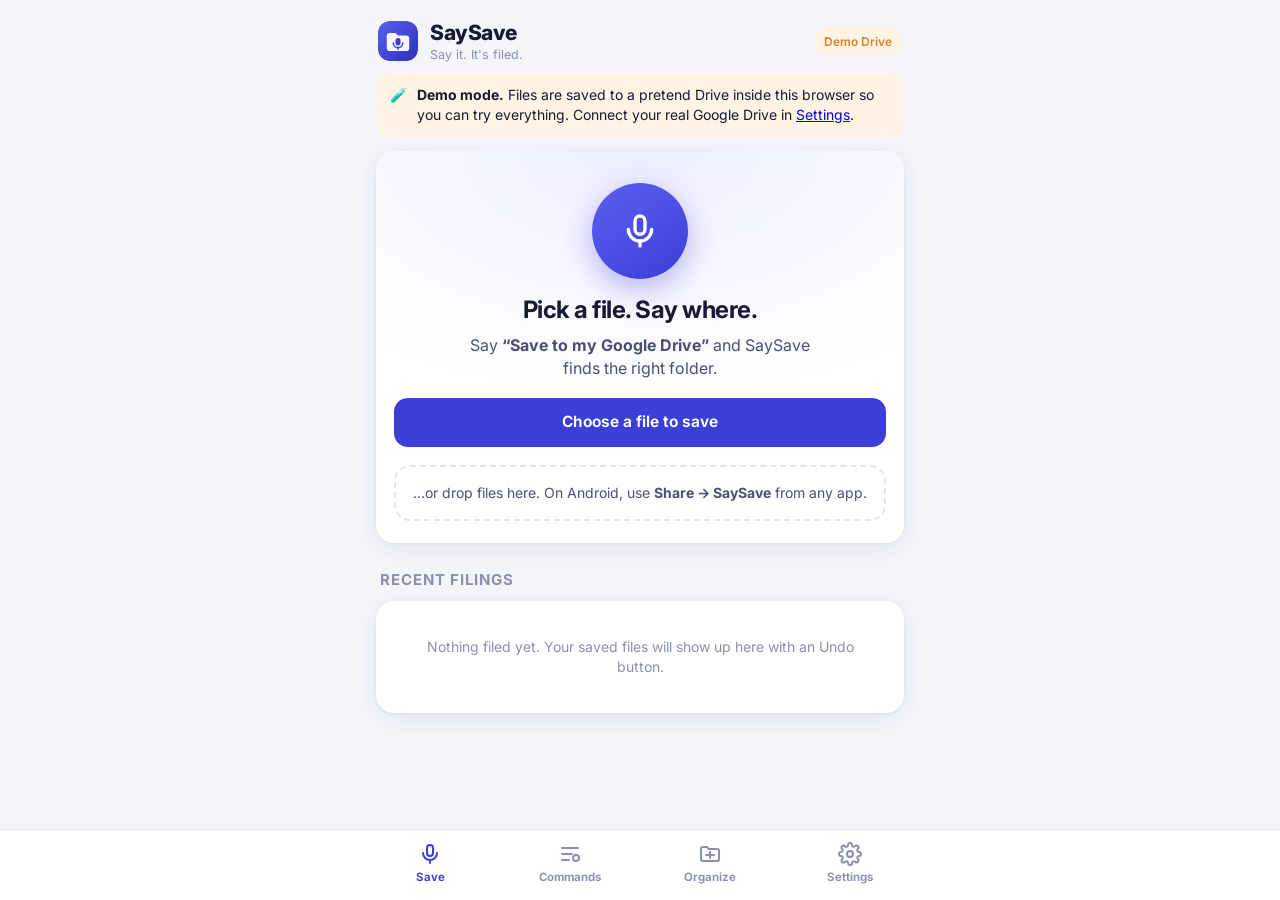
==== index.html @ bea7c7c7 "Add files via upload" ====
<!DOCTYPE html>
<html lang="en">
<head>
<meta charset="utf-8">
<meta name="viewport" content="width=device-width, initial-scale=1">
<meta name="theme-color" content="#3b3fd8">
<title>SaySave</title>
<link rel="manifest" href="manifest.webmanifest">
<link rel="icon" href="icon-192.png">
<link rel="apple-touch-icon" href="icon-192.png">
<meta name="apple-mobile-web-app-capable" content="yes">
<link rel="preconnect" href="https://fonts.googleapis.com">
<link href="https://fonts.googleapis.com/css2?family=Inter:wght@400;500;600;700;800&display=swap" rel="stylesheet">
<link rel="stylesheet" href="styles.css">
</head>
<body>
<div class="app">
  <header class="topbar">
    <svg class="logo" viewBox="0 0 64 64" aria-hidden="true">
      <defs><linearGradient id="lg" x1="0" y1="0" x2="1" y2="1"><stop offset="0" stop-color="#5b5ff0"/><stop offset="1" stop-color="#2c30b8"/></linearGradient></defs>
      <rect width="64" height="64" rx="16" fill="url(#lg)"/>
      <path d="M14 24a5 5 0 0 1 5-5h9l4 4h13a5 5 0 0 1 5 5v15a5 5 0 0 1-5 5H19a5 5 0 0 1-5-5z" fill="#fff" opacity=".95"/>
      <rect x="28" y="27" width="8" height="12" rx="4" fill="#3b3fd8"/>
      <path d="M24.5 35a7.5 7.5 0 0 0 15 0" stroke="#3b3fd8" stroke-width="2.4" fill="none" stroke-linecap="round"/>
      <path d="M32 42.5v2.5" stroke="#3b3fd8" stroke-width="2.4" stroke-linecap="round"/>
    </svg>
    <div>
      <div class="brand-name">SaySave</div>
      <div class="brand-sub">Say it. It's filed.</div>
    </div>
    <button class="mode-pill" id="modePill" type="button">Demo Drive</button>
  </header>
  <main id="view"></main>
</div>

<nav class="tabbar"><div class="inner">
  <button class="tab on" data-tab="home" type="button">
    <svg viewBox="0 0 24 24" fill="none" stroke="currentColor" stroke-width="2" stroke-linecap="round" stroke-linejoin="round"><rect x="9" y="3" width="6" height="11" rx="3"/><path d="M5 11a7 7 0 0 0 14 0M12 18v3"/></svg>Save</button>
  <button class="tab" data-tab="commands" type="button">
    <svg viewBox="0 0 24 24" fill="none" stroke="currentColor" stroke-width="2" stroke-linecap="round" stroke-linejoin="round"><path d="M4 6h16M4 12h10M4 18h7"/><circle cx="18" cy="16" r="3"/></svg>Commands</button>
  <button class="tab" data-tab="organize" type="button">
    <svg viewBox="0 0 24 24" fill="none" stroke="currentColor" stroke-width="2" stroke-linecap="round" stroke-linejoin="round"><path d="M3 7a2 2 0 0 1 2-2h4l2 2h8a2 2 0 0 1 2 2v8a2 2 0 0 1-2 2H5a2 2 0 0 1-2-2z"/><path d="M8 13h8M12 10v6"/></svg>Organize</button>
  <button class="tab" data-tab="setup" type="button">
    <svg viewBox="0 0 24 24" fill="none" stroke="currentColor" stroke-width="2" stroke-linecap="round" stroke-linejoin="round"><circle cx="12" cy="12" r="3"/><path d="M19.4 15a1.7 1.7 0 0 0 .3 1.8l.1.1a2 2 0 1 1-2.8 2.8l-.1-.1a1.7 1.7 0 0 0-1.8-.3 1.7 1.7 0 0 0-1 1.5V21a2 2 0 1 1-4 0v-.1a1.7 1.7 0 0 0-1.1-1.5 1.7 1.7 0 0 0-1.8.3l-.1.1a2 2 0 1 1-2.8-2.8l.1-.1a1.7 1.7 0 0 0 .3-1.8 1.7 1.7 0 0 0-1.5-1H3a2 2 0 1 1 0-4h.1a1.7 1.7 0 0 0 1.5-1.1 1.7 1.7 0 0 0-.3-1.8l-.1-.1a2 2 0 1 1 2.8-2.8l.1.1a1.7 1.7 0 0 0 1.8.3H9a1.7 1.7 0 0 0 1-1.5V3a2 2 0 1 1 4 0v.1a1.7 1.7 0 0 0 1 1.5 1.7 1.7 0 0 0 1.8-.3l.1-.1a2 2 0 1 1 2.8 2.8l-.1.1a1.7 1.7 0 0 0-.3 1.8V9a1.7 1.7 0 0 0 1.5 1H21a2 2 0 1 1 0 4h-.1a1.7 1.7 0 0 0-1.5 1z"/></svg>Settings</button>
</div></nav>

<input type="file" id="filePick" multiple class="hidden">
<div id="layer"></div>

<script src="logic.js"></script>
<script src="drive.js"></script>
<script src="app.js"></script>
</body>
</html>
---- styles.css ----
:root {
  --bg: #f4f5fb;
  --card: #ffffff;
  --ink: #161a33;
  --ink-2: #4a5072;
  --ink-3: #8a90ad;
  --line: #e3e5f0;
  --brand: #3b3fd8;
  --brand-2: #5b5ff0;
  --brand-soft: #eceeff;
  --accent: #10b39a;
  --accent-soft: #e2f7f3;
  --warn: #d9822b;
  --warn-soft: #fff3e4;
  --danger: #d64545;
  --radius: 18px;
  --shadow: 0 6px 24px rgba(30, 34, 90, .08), 0 1px 3px rgba(30, 34, 90, .06);
  --font: 'Inter', system-ui, -apple-system, 'Segoe UI', Roboto, sans-serif;
}
@media (prefers-color-scheme: dark) {
  :root {
    --bg: #0f1120; --card: #191c31; --ink: #eef0ff; --ink-2: #b8bcda; --ink-3: #7f84a6;
    --line: #2a2e4a; --brand: #7c80ff; --brand-2: #9a9dff; --brand-soft: #262a52;
    --accent: #2dd4b6; --accent-soft: #15362f; --warn: #f0a75a; --warn-soft: #3a2a17;
    --shadow: 0 6px 24px rgba(0,0,0,.35);
  }
}
* { box-sizing: border-box; }
html, body { margin: 0; height: 100%; }
body {
  font-family: var(--font); background: var(--bg); color: var(--ink);
  -webkit-font-smoothing: antialiased; font-size: 16px; line-height: 1.45;
}
button, input, select, textarea { font: inherit; color: inherit; }
button { cursor: pointer; }
.app { max-width: 560px; margin: 0 auto; min-height: 100%; padding: 0 16px 96px; }

/* Header */
.topbar { display: flex; align-items: center; gap: 12px; padding: 18px 2px 8px; }
.logo { width: 40px; height: 40px; border-radius: 12px; flex: none; }
.brand-name { font-weight: 800; font-size: 21px; letter-spacing: -.02em; }
.brand-sub { font-size: 12.5px; color: var(--ink-3); margin-top: -2px; }
.mode-pill { margin-left: auto; font-size: 12px; font-weight: 600; padding: 6px 10px; border-radius: 999px;
  background: var(--brand-soft); color: var(--brand); border: 0; white-space: nowrap; }
.mode-pill.demo { background: var(--warn-soft); color: var(--warn); }

h2 { font-size: 15px; text-transform: uppercase; letter-spacing: .06em; color: var(--ink-3); margin: 26px 4px 10px; font-weight: 700; }
h3 { margin: 0 0 4px; font-size: 17px; }
.muted { color: var(--ink-3); font-size: 14px; }
.small { font-size: 13px; }

.card { background: var(--card); border-radius: var(--radius); box-shadow: var(--shadow); padding: 18px; margin-bottom: 14px; }
.card.flat { box-shadow: none; border: 1px solid var(--line); }

/* Hero */
.hero { text-align: center; padding: 26px 18px 22px; background:
  radial-gradient(120% 90% at 50% 0%, var(--brand-soft), transparent 70%), var(--card); }
.hero h1 { font-size: 24px; letter-spacing: -.02em; margin: 14px 0 6px; }
.hero p { margin: 0 auto; color: var(--ink-2); max-width: 340px; }
.drop { margin-top: 18px; border: 2px dashed var(--line); border-radius: 16px; padding: 16px; color: var(--ink-2); font-size: 14px; }
.drop.over { border-color: var(--brand); background: var(--brand-soft); }

/* Buttons */
.btn { display: inline-flex; align-items: center; justify-content: center; gap: 8px; border: 0; border-radius: 14px;
  padding: 13px 18px; font-weight: 650; font-size: 15.5px; background: var(--brand); color: #fff; transition: transform .08s, opacity .15s; }
.btn:active { transform: scale(.98); }
.btn.secondary { background: var(--brand-soft); color: var(--brand); }
.btn.ghost { background: transparent; color: var(--brand); padding: 10px 12px; }
.btn.accent { background: var(--accent); }
.btn.danger { background: transparent; color: var(--danger); }
.btn.block { width: 100%; }
.btn.sm { padding: 8px 12px; font-size: 14px; border-radius: 11px; }
.btn[disabled] { opacity: .5; pointer-events: none; }
.row { display: flex; gap: 10px; align-items: center; }
.row.wrap { flex-wrap: wrap; }
.row.end { justify-content: flex-end; }
.grow { flex: 1; min-width: 0; }

/* Mic */
.mic { width: 96px; height: 96px; border-radius: 50%; border: 0; background: linear-gradient(145deg, var(--brand-2), var(--brand));
  color: #fff; display: grid; place-items: center; margin: 6px auto 0; box-shadow: 0 10px 30px rgba(59,63,216,.35); position: relative; }
.mic svg { width: 40px; height: 40px; }
.mic.listening::before, .mic.listening::after { content: ''; position: absolute; inset: -10px; border-radius: 50%;
  border: 3px solid var(--brand-2); animation: pulse 1.4s ease-out infinite; }
.mic.listening::after { animation-delay: .7s; }
@keyframes pulse { from { opacity: .8; transform: scale(.9); } to { opacity: 0; transform: scale(1.35); } }
.mic.sm { width: 56px; height: 56px; box-shadow: none; margin: 0; }
.mic.sm svg { width: 24px; height: 24px; }
.transcript { min-height: 26px; margin: 14px 0 4px; text-align: center; font-size: 17px; font-weight: 550; color: var(--ink); }
.transcript.hint { color: var(--ink-3); font-weight: 450; font-size: 15px; }

/* Chips */
.chips { display: flex; flex-wrap: wrap; gap: 8px; justify-content: center; margin-top: 10px; }
.chip { border: 1px solid var(--line); background: var(--card); padding: 8px 13px; border-radius: 999px; font-size: 14px; font-weight: 550; color: var(--ink-2); }
.chip.primary { background: var(--brand); border-color: var(--brand); color: #fff; }
.tag { display: inline-block; font-size: 12px; font-weight: 650; padding: 3px 8px; border-radius: 999px; background: var(--accent-soft); color: var(--accent); }
.tag.warn { background: var(--warn-soft); color: var(--warn); }
.tag.brand { background: var(--brand-soft); color: var(--brand); }

/* File chip */
.filechip { display: flex; align-items: center; gap: 12px; padding: 12px; border-radius: 14px; background: var(--bg); }
.fileicon { width: 42px; height: 42px; border-radius: 11px; display: grid; place-items: center; font-size: 11px; font-weight: 800;
  color: #fff; background: #e05a4f; flex: none; letter-spacing: .03em; }
.fileicon.img { background: #2f9e6f; } .fileicon.doc { background: #3b6fd8; } .fileicon.other { background: #7a7f9e; }
.filename { font-weight: 650; overflow: hidden; text-overflow: ellipsis; white-space: nowrap; }

/* Path */
.path { display: flex; flex-wrap: wrap; align-items: center; gap: 4px; font-weight: 650; font-size: 16px; }
.path .seg { background: var(--brand-soft); color: var(--brand); padding: 4px 9px; border-radius: 8px; }
.path .seg.new { background: var(--warn-soft); color: var(--warn); border: 1px dashed var(--warn); }
.path .sep { color: var(--ink-3); }
.choice { display: flex; gap: 10px; align-items: center; padding: 11px 12px; border: 1.5px solid var(--line); border-radius: 13px; margin-top: 8px; background: var(--card); width: 100%; text-align: left; }
.choice.sel { border-color: var(--brand); background: var(--brand-soft); }
.choice input { accent-color: var(--brand); }

/* Inputs */
label.field { display: block; margin-top: 12px; font-size: 13px; font-weight: 650; color: var(--ink-2); }
input[type=text], input[type=search], textarea, select {
  width: 100%; margin-top: 6px; padding: 11px 13px; border-radius: 12px; border: 1.5px solid var(--line); background: var(--card); outline: none; font-size: 15.5px; }
input:focus, textarea:focus, select:focus { border-color: var(--brand); }
.toggle { display: flex; align-items: center; justify-content: space-between; gap: 14px; padding: 13px 0; border-bottom: 1px solid var(--line); }
.toggle:last-child { border-bottom: 0; }
.switch { position: relative; width: 48px; height: 28px; flex: none; }
.switch input { opacity: 0; width: 0; height: 0; position: absolute; }
.switch span { position: absolute; inset: 0; background: var(--line); border-radius: 999px; transition: .2s; }
.switch span::after { content: ''; position: absolute; width: 22px; height: 22px; left: 3px; top: 3px; border-radius: 50%; background: #fff; transition: .2s; box-shadow: 0 1px 3px rgba(0,0,0,.2); }
.switch input:checked + span { background: var(--brand); }
.switch input:checked + span::after { transform: translateX(20px); }

/* Lists */
.list { list-style: none; margin: 0; padding: 0; }
.list li { display: flex; align-items: center; gap: 12px; padding: 12px 2px; border-bottom: 1px solid var(--line); }
.list li:last-child { border-bottom: 0; }
.empty { text-align: center; color: var(--ink-3); padding: 18px 8px; font-size: 14px; }

/* Tree */
.tree { font-size: 15px; }
.tree .node { display: flex; align-items: center; gap: 8px; padding: 9px 10px; border-radius: 10px; width: 100%; border: 0; background: none; text-align: left; }
.tree .node:hover { background: var(--bg); }
.tree .node.sel { background: var(--brand-soft); color: var(--brand); font-weight: 650; }
.tree .count { margin-left: auto; color: var(--ink-3); font-size: 12px; }
.folder-ico { width: 18px; height: 18px; flex: none; color: var(--brand); }

/* Organize */
.move { display: flex; gap: 10px; align-items: flex-start; padding: 10px 0; border-bottom: 1px solid var(--line); }
.move:last-child { border-bottom: 0; }
.move input[type=checkbox] { width: 20px; height: 20px; accent-color: var(--brand); margin-top: 2px; flex: none; }
.move .to { font-size: 13px; color: var(--ink-2); margin-top: 2px; }
.group-h { display: flex; align-items: center; gap: 8px; margin: 16px 0 4px; font-weight: 700; }
.progress { height: 8px; border-radius: 999px; background: var(--line); overflow: hidden; margin: 12px 0; }
.progress > div { height: 100%; background: var(--accent); width: 0; transition: width .2s; }

/* Tab bar */
.tabbar { position: fixed; left: 0; right: 0; bottom: 0; background: color-mix(in srgb, var(--card) 92%, transparent);
  backdrop-filter: blur(14px); -webkit-backdrop-filter: blur(14px); border-top: 1px solid var(--line);
  display: flex; justify-content: center; padding: 6px 8px calc(8px + env(safe-area-inset-bottom)); z-index: 20; }
.tabbar .inner { display: flex; width: 100%; max-width: 560px; }
.tab { flex: 1; border: 0; background: none; display: flex; flex-direction: column; align-items: center; gap: 3px; padding: 6px 0;
  font-size: 11.5px; font-weight: 650; color: var(--ink-3); }
.tab svg { width: 24px; height: 24px; }
.tab.on { color: var(--brand); }

/* Sheet & modal */
.scrim { position: fixed; inset: 0; background: rgba(12, 14, 35, .45); z-index: 40; display: flex; align-items: flex-end; justify-content: center;
  animation: fade .18s ease; }
.scrim.center { align-items: center; padding: 16px; }
@keyframes fade { from { opacity: 0; } }
.sheet { background: var(--card); width: 100%; max-width: 560px; border-radius: 24px 24px 0 0; padding: 10px 18px calc(22px + env(safe-area-inset-bottom));
  max-height: 92vh; overflow: auto; animation: up .22s cubic-bezier(.2,.8,.2,1); }
.scrim.center .sheet { border-radius: 22px; max-width: 460px; animation: pop .18s ease; }
@keyframes up { from { transform: translateY(40px); opacity: .4; } }
@keyframes pop { from { transform: scale(.96); opacity: 0; } }
.grabber { width: 40px; height: 5px; border-radius: 99px; background: var(--line); margin: 0 auto 12px; }
.sheet-h { display: flex; align-items: center; gap: 10px; margin-bottom: 12px; }
.sheet-h h3 { margin: 0; flex: 1; }
.x { border: 0; background: var(--bg); width: 34px; height: 34px; border-radius: 50%; font-size: 18px; color: var(--ink-2); }

/* Toast */
.toast { position: fixed; left: 50%; bottom: calc(86px + env(safe-area-inset-bottom)); transform: translateX(-50%); z-index: 60;
  background: #1c1f3a; color: #fff; border-radius: 16px; padding: 12px 14px 12px 16px; display: flex; gap: 10px; align-items: center;
  box-shadow: 0 12px 30px rgba(0,0,0,.25); width: calc(100% - 32px); max-width: 520px; animation: up .2s ease; font-size: 14.5px; }
.toast .btn { background: rgba(255,255,255,.12); color: #fff; padding: 7px 11px; font-size: 13.5px; }
.toast a { color: #b9bcff; font-weight: 650; font-size: 13.5px; text-decoration: none; white-space: nowrap; }

.banner { display: flex; gap: 10px; align-items: flex-start; padding: 12px 14px; border-radius: 14px; background: var(--warn-soft); color: var(--ink); font-size: 14px; margin-bottom: 14px; }
.banner.info { background: var(--brand-soft); }
.steps { padding-left: 20px; margin: 8px 0; } .steps li { margin: 6px 0; }
code { background: var(--bg); padding: 2px 6px; border-radius: 6px; font-size: 13px; word-break: break-all; }
.spinner { width: 20px; height: 20px; border: 3px solid var(--brand-soft); border-top-color: var(--brand); border-radius: 50%; animation: spin .8s linear infinite; }
@keyframes spin { to { transform: rotate(360deg); } }
.hidden { display: none !important; }
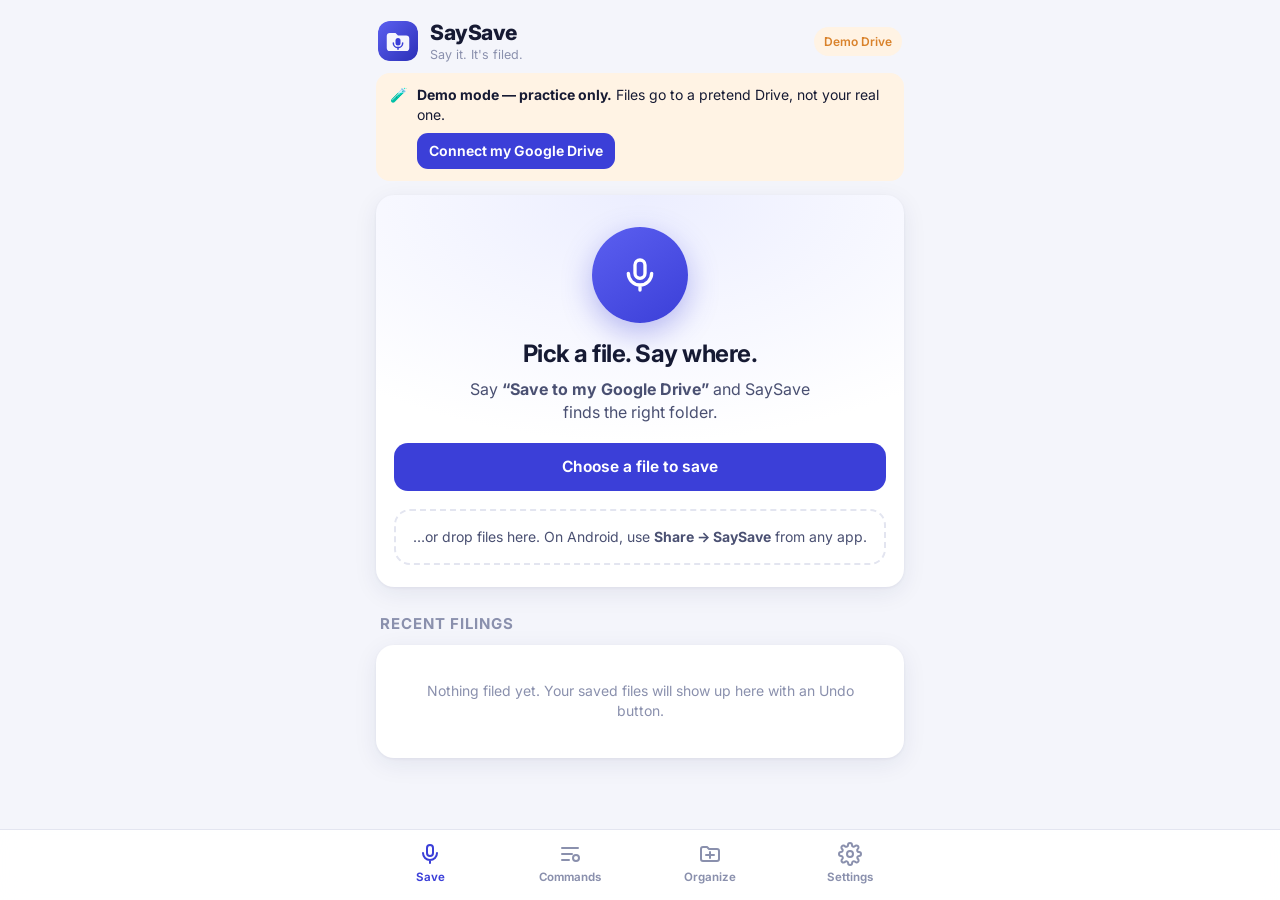
==== commit a2b65dee: "Add document scanning, remember Google account, smarter folder suggestions" ====
--- a/index.html
+++ b/index.html
@@ -45,10 +45,12 @@
 </div></nav>
 
 <input type="file" id="filePick" multiple class="hidden">
+<input type="file" id="camPick" accept="image/*" capture="environment" class="hidden">
 <div id="layer"></div>
 
 <script src="logic.js"></script>
 <script src="drive.js"></script>
+<script src="scan.js"></script>
 <script src="app.js"></script>
 </body>
 </html>
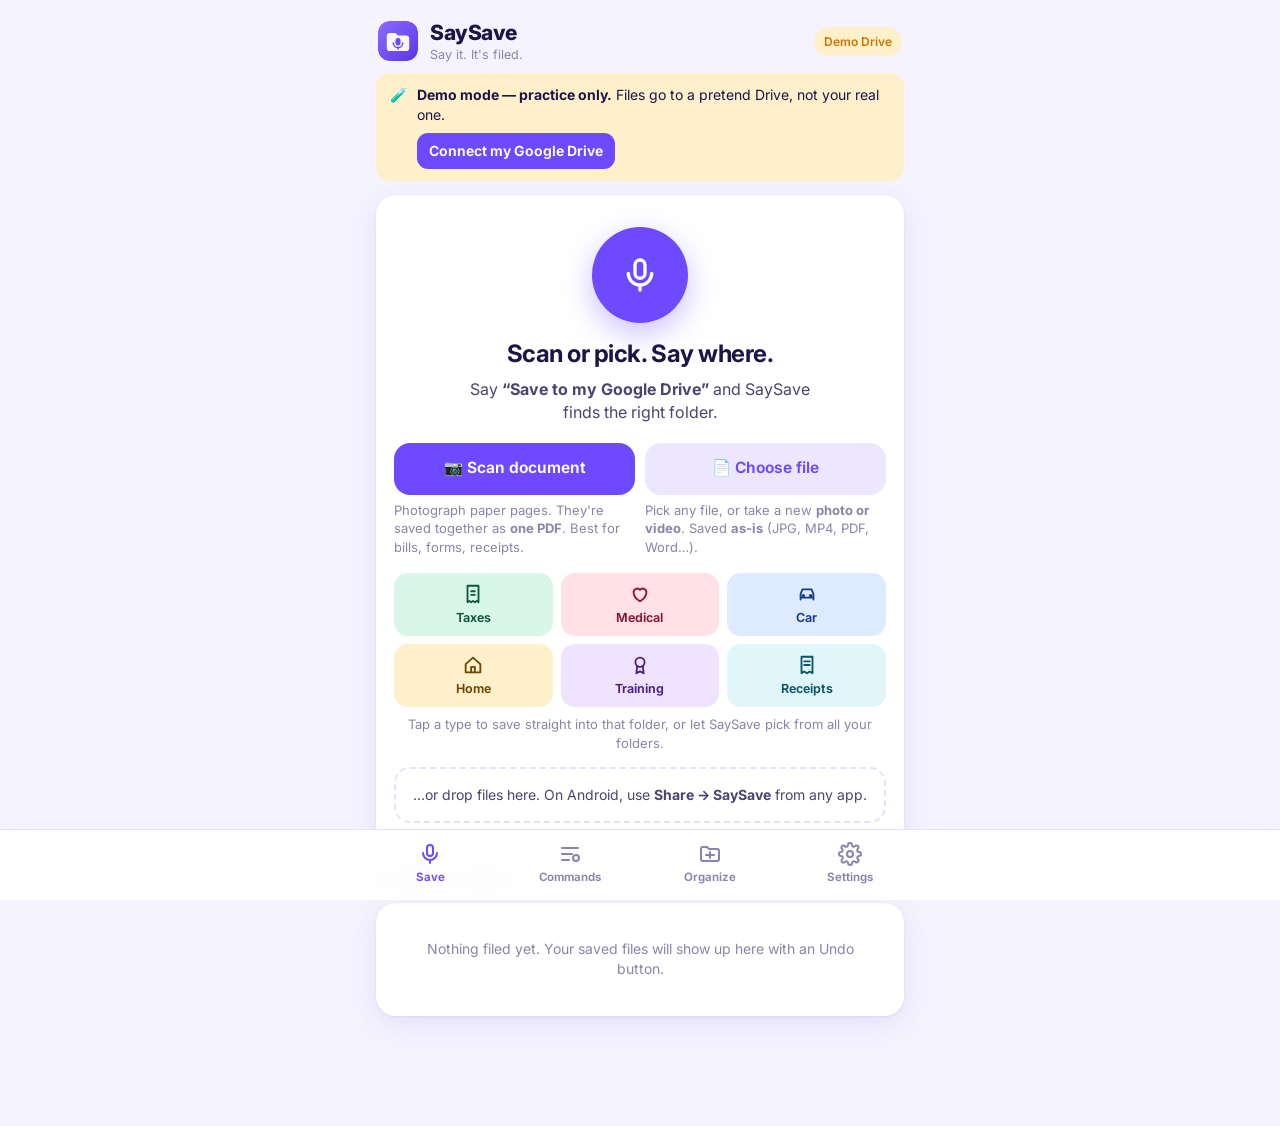
==== commit b92ea778: "Style C: violet theme with colored folder types" ====
--- a/index.html
+++ b/index.html
@@ -3,7 +3,7 @@
 <head>
 <meta charset="utf-8">
 <meta name="viewport" content="width=device-width, initial-scale=1">
-<meta name="theme-color" content="#3b3fd8">
+<meta name="theme-color" content="#6d4aff">
 <title>SaySave</title>
 <link rel="manifest" href="manifest.webmanifest">
 <link rel="icon" href="icon-192.png">
@@ -17,12 +17,12 @@
 <div class="app">
   <header class="topbar">
     <svg class="logo" viewBox="0 0 64 64" aria-hidden="true">
-      <defs><linearGradient id="lg" x1="0" y1="0" x2="1" y2="1"><stop offset="0" stop-color="#5b5ff0"/><stop offset="1" stop-color="#2c30b8"/></linearGradient></defs>
+      <defs><linearGradient id="lg" x1="0" y1="0" x2="1" y2="1"><stop offset="0" stop-color="#8b6dff"/><stop offset="1" stop-color="#5a35e6"/></linearGradient></defs>
       <rect width="64" height="64" rx="16" fill="url(#lg)"/>
       <path d="M14 24a5 5 0 0 1 5-5h9l4 4h13a5 5 0 0 1 5 5v15a5 5 0 0 1-5 5H19a5 5 0 0 1-5-5z" fill="#fff" opacity=".95"/>
-      <rect x="28" y="27" width="8" height="12" rx="4" fill="#3b3fd8"/>
-      <path d="M24.5 35a7.5 7.5 0 0 0 15 0" stroke="#3b3fd8" stroke-width="2.4" fill="none" stroke-linecap="round"/>
-      <path d="M32 42.5v2.5" stroke="#3b3fd8" stroke-width="2.4" stroke-linecap="round"/>
+      <rect x="28" y="27" width="8" height="12" rx="4" fill="#6d4aff"/>
+      <path d="M24.5 35a7.5 7.5 0 0 0 15 0" stroke="#6d4aff" stroke-width="2.4" fill="none" stroke-linecap="round"/>
+      <path d="M32 42.5v2.5" stroke="#6d4aff" stroke-width="2.4" stroke-linecap="round"/>
     </svg>
     <div>
       <div class="brand-name">SaySave</div>
--- a/styles.css
+++ b/styles.css
@@ -1,28 +1,28 @@
 :root {
-  --bg: #f4f5fb;
+  --bg: #f5f3ff;
   --card: #ffffff;
-  --ink: #161a33;
-  --ink-2: #4a5072;
-  --ink-3: #8a90ad;
-  --line: #e3e5f0;
-  --brand: #3b3fd8;
-  --brand-2: #5b5ff0;
-  --brand-soft: #eceeff;
-  --accent: #10b39a;
-  --accent-soft: #e2f7f3;
-  --warn: #d9822b;
-  --warn-soft: #fff3e4;
-  --danger: #d64545;
-  --radius: 18px;
-  --shadow: 0 6px 24px rgba(30, 34, 90, .08), 0 1px 3px rgba(30, 34, 90, .06);
+  --ink: #1e1446;
+  --ink-2: #4b4370;
+  --ink-3: #8a84aa;
+  --line: #e6e1fb;
+  --brand: #6d4aff;
+  --brand-2: #8b6dff;
+  --brand-soft: #ece7ff;
+  --accent: #12a372;
+  --accent-soft: #d9f7e8;
+  --warn: #c77700;
+  --warn-soft: #fff0cc;
+  --danger: #d6455d;
+  --radius: 20px;
+  --shadow: 0 8px 28px rgba(80, 50, 200, .10), 0 1px 3px rgba(80, 50, 200, .08);
   --font: 'Inter', system-ui, -apple-system, 'Segoe UI', Roboto, sans-serif;
 }
 @media (prefers-color-scheme: dark) {
   :root {
-    --bg: #0f1120; --card: #191c31; --ink: #eef0ff; --ink-2: #b8bcda; --ink-3: #7f84a6;
-    --line: #2a2e4a; --brand: #7c80ff; --brand-2: #9a9dff; --brand-soft: #262a52;
-    --accent: #2dd4b6; --accent-soft: #15362f; --warn: #f0a75a; --warn-soft: #3a2a17;
-    --shadow: 0 6px 24px rgba(0,0,0,.35);
+    --bg: #120d2b; --card: #1d1640; --ink: #f1edff; --ink-2: #c4bce8; --ink-3: #8a82b4;
+    --line: #2f2760; --brand: #9b82ff; --brand-2: #b5a2ff; --brand-soft: #2e2463;
+    --accent: #3dd6a0; --accent-soft: #123d30; --warn: #ffc24d; --warn-soft: #3d2e0d;
+    --shadow: 0 8px 28px rgba(0,0,0,.4);
   }
 }
 * { box-sizing: border-box; }
@@ -189,3 +189,35 @@
 .spinner { width: 20px; height: 20px; border: 3px solid var(--brand-soft); border-top-color: var(--brand); border-radius: 50%; animation: spin .8s linear infinite; }
 @keyframes spin { to { transform: rotate(360deg); } }
 .hidden { display: none !important; }
+
+/* Style C: colored folder types */
+.hero { background: var(--card); }
+.mic { background: var(--brand); box-shadow: 0 10px 30px rgba(109,74,255,.35); }
+.tiles { display: grid; grid-template-columns: repeat(3, 1fr); gap: 8px; margin-top: 16px; }
+.tile { border: 0; border-radius: 14px; padding: 10px 4px 9px; font-size: 12.5px; font-weight: 650; display: flex; flex-direction: column; align-items: center; gap: 4px; }
+.tile svg { width: 22px; height: 22px; }
+.k-taxes { background: #d9f7e8; color: #0b5a37; } .k-medical { background: #ffe1e6; color: #8a1730; }
+.k-car { background: #ddeaff; color: #163e8a; } .k-home { background: #fff0cc; color: #6b4700; }
+.k-training { background: #efe3ff; color: #4b1d8a; } .k-receipts { background: #e0f6fb; color: #0d5566; }
+.k-bills { background: #fde7d6; color: #7a3410; } .k-bank { background: #e3f0e0; color: #2c5a1c; }
+.k-insurance { background: #fce1f1; color: #7d1b57; } .k-work { background: #e6e8ee; color: #2f3448; }
+.k-school { background: #fff5c8; color: #5f4b00; } .k-id { background: #e4ecff; color: #22357a; }
+.k-photos { background: #def7f2; color: #0f5a4d; } .k-other { background: var(--brand-soft); color: var(--brand); }
+@media (prefers-color-scheme: dark) { .tile, .path .seg.k { filter: saturate(.9) brightness(.9); } }
+.path .seg.k { font-weight: 700; }
+.btn { border-radius: 16px; }
+
+.path .seg.k-taxes { background: #d9f7e8; color: #0b5a37; }
+.path .seg.k-medical { background: #ffe1e6; color: #8a1730; }
+.path .seg.k-car { background: #ddeaff; color: #163e8a; }
+.path .seg.k-home { background: #fff0cc; color: #6b4700; }
+.path .seg.k-training { background: #efe3ff; color: #4b1d8a; }
+.path .seg.k-receipts { background: #e0f6fb; color: #0d5566; }
+.path .seg.k-bills { background: #fde7d6; color: #7a3410; }
+.path .seg.k-bank { background: #e3f0e0; color: #2c5a1c; }
+.path .seg.k-insurance { background: #fce1f1; color: #7d1b57; }
+.path .seg.k-work { background: #e6e8ee; color: #2f3448; }
+.path .seg.k-school { background: #fff5c8; color: #5f4b00; }
+.path .seg.k-id { background: #e4ecff; color: #22357a; }
+.path .seg.k-photos { background: #def7f2; color: #0f5a4d; }
+.path .seg.k-other { background: var(--brand-soft); color: var(--brand); }
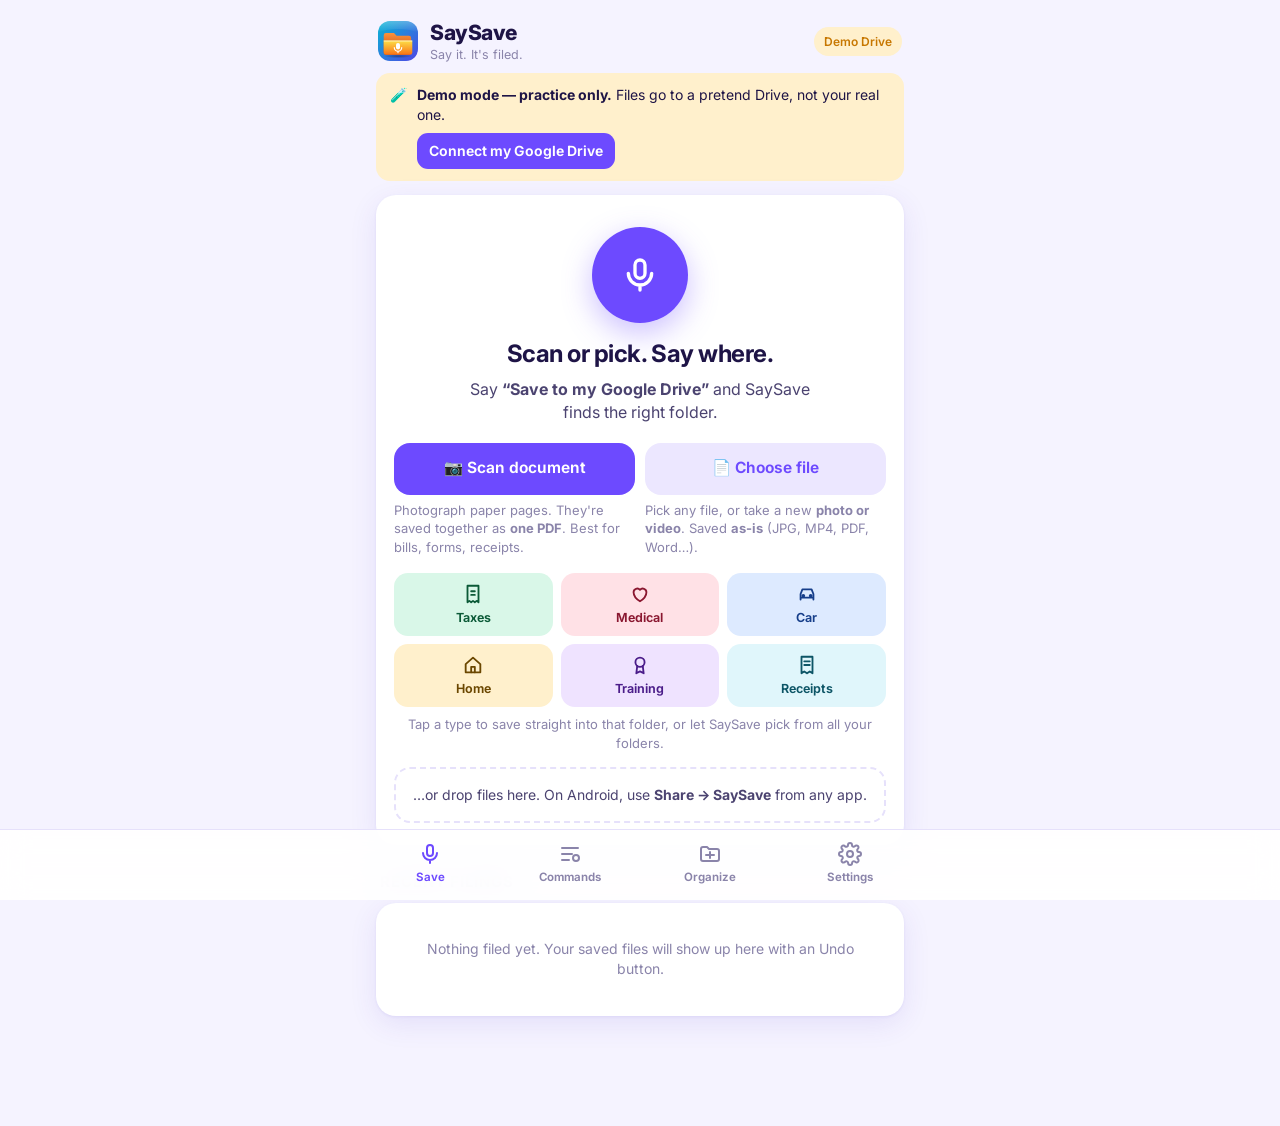
==== commit 16ec80b9: "New 3D folder + mic app icon (style T) Co-Authored-By: Claude Opus 5.5 <noreply@anthropic.com>  Clau" ====
--- a/index.html
+++ b/index.html
@@ -16,14 +16,18 @@
 <body>
 <div class="app">
   <header class="topbar">
-    <svg class="logo" viewBox="0 0 64 64" aria-hidden="true">
-      <defs><linearGradient id="lg" x1="0" y1="0" x2="1" y2="1"><stop offset="0" stop-color="#8b6dff"/><stop offset="1" stop-color="#5a35e6"/></linearGradient></defs>
-      <rect width="64" height="64" rx="16" fill="url(#lg)"/>
-      <path d="M14 24a5 5 0 0 1 5-5h9l4 4h13a5 5 0 0 1 5 5v15a5 5 0 0 1-5 5H19a5 5 0 0 1-5-5z" fill="#fff" opacity=".95"/>
-      <rect x="28" y="27" width="8" height="12" rx="4" fill="#6d4aff"/>
-      <path d="M24.5 35a7.5 7.5 0 0 0 15 0" stroke="#6d4aff" stroke-width="2.4" fill="none" stroke-linecap="round"/>
-      <path d="M32 42.5v2.5" stroke="#6d4aff" stroke-width="2.4" stroke-linecap="round"/>
-    </svg>
+    <svg class="logo" viewBox="0 0 140 140" aria-hidden="true"><defs>
+<linearGradient id="lg-bg" x1="0" y1="0" x2="1" y2="1"><stop offset="0" stop-color="#06B6D4"/><stop offset="1" stop-color="#4F46E5"/></linearGradient>
+<linearGradient id="lg-front" x1="0" y1="0" x2="0" y2="1"><stop offset="0" stop-color="#FDE047"/><stop offset="1" stop-color="#F97316"/></linearGradient>
+<linearGradient id="lg-back" x1="0" y1="0" x2="0" y2="1"><stop offset="0" stop-color="#FB923C"/><stop offset="1" stop-color="#C2410C"/></linearGradient>
+<linearGradient id="lg-shine" x1="0" y1="0" x2="0" y2="1"><stop offset="0" stop-color="#FFFFFF" stop-opacity=".28"/><stop offset="1" stop-color="#FFFFFF" stop-opacity="0"/></linearGradient>
+<radialGradient id="lg-shadow" cx=".5" cy=".5" r=".5"><stop offset="0" stop-color="#000" stop-opacity=".35"/><stop offset="1" stop-color="#000" stop-opacity="0"/></radialGradient>
+</defs><rect width="140" height="140" rx="32" fill="url(#lg-bg)"/><path d="M0 32 a32 32 0 0 1 32 -32 h76 a32 32 0 0 1 32 32 v8 c-40 -16 -100 -16 -140 0z" fill="url(#lg-shine)"/><g transform="translate(0.0 0.0) scale(1.0)"><ellipse cx="70" cy="123" rx="50" ry="7" fill="url(#lg-shadow)"/>
+<path d="M28 42 h28 l9 10 h43 a8 8 0 0 1 8 8 v50 a8 8 0 0 1 -8 8 h-80 a8 8 0 0 1 -8 -8 v-60 a8 8 0 0 1 8 -8z" fill="url(#lg-back)"/>
+<path d="M20 68 h100 v42 a8 8 0 0 1 -8 8 h-84 a8 8 0 0 1 -8 -8z" fill="url(#lg-front)"/>
+<rect x="20" y="68" width="100" height="4" fill="#FFFFFF" opacity=".55"/>
+<rect x="63" y="77" width="14" height="23" rx="7" fill="#FFFFFF"/>
+<path d="M57 93 a13 13 0 0 0 26 0 M70 106 v5" fill="none" stroke="#FFFFFF" stroke-width="4" stroke-linecap="round"/></g></svg>
     <div>
       <div class="brand-name">SaySave</div>
       <div class="brand-sub">Say it. It's filed.</div>
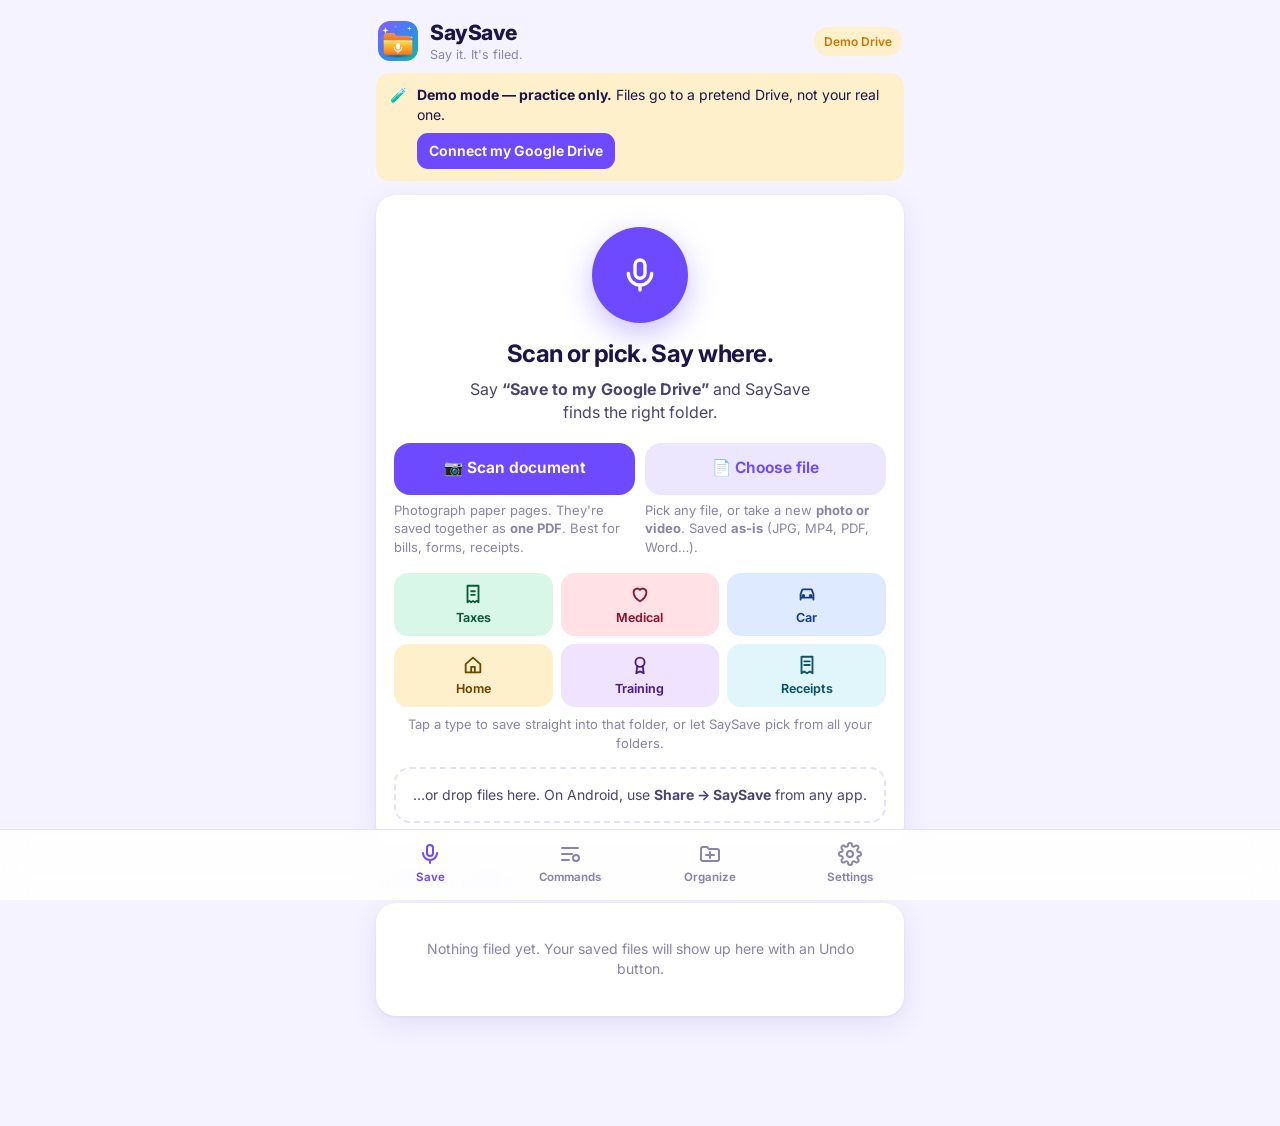
==== commit 170ef8e1: "App icon: orange folder + mic on aurora gradient with sparkles Co-Authored-By: Claude Opus 5.5 <nore" ====
--- a/index.html
+++ b/index.html
@@ -17,12 +17,11 @@
 <div class="app">
   <header class="topbar">
     <svg class="logo" viewBox="0 0 140 140" aria-hidden="true"><defs>
-<linearGradient id="lg-bg" x1="0" y1="0" x2="1" y2="1"><stop offset="0" stop-color="#06B6D4"/><stop offset="1" stop-color="#4F46E5"/></linearGradient>
+<linearGradient id="lg-bg" x1="0" y1="0" x2="1" y2="1"><stop offset="0" stop-color="#8B5CF6"/><stop offset="0.5" stop-color="#3B82F6"/><stop offset="1" stop-color="#14B8A6"/></linearGradient>
 <linearGradient id="lg-front" x1="0" y1="0" x2="0" y2="1"><stop offset="0" stop-color="#FDE047"/><stop offset="1" stop-color="#F97316"/></linearGradient>
 <linearGradient id="lg-back" x1="0" y1="0" x2="0" y2="1"><stop offset="0" stop-color="#FB923C"/><stop offset="1" stop-color="#C2410C"/></linearGradient>
-<linearGradient id="lg-shine" x1="0" y1="0" x2="0" y2="1"><stop offset="0" stop-color="#FFFFFF" stop-opacity=".28"/><stop offset="1" stop-color="#FFFFFF" stop-opacity="0"/></linearGradient>
 <radialGradient id="lg-shadow" cx=".5" cy=".5" r=".5"><stop offset="0" stop-color="#000" stop-opacity=".35"/><stop offset="1" stop-color="#000" stop-opacity="0"/></radialGradient>
-</defs><rect width="140" height="140" rx="32" fill="url(#lg-bg)"/><path d="M0 32 a32 32 0 0 1 32 -32 h76 a32 32 0 0 1 32 32 v8 c-40 -16 -100 -16 -140 0z" fill="url(#lg-shine)"/><g transform="translate(0.0 0.0) scale(1.0)"><ellipse cx="70" cy="123" rx="50" ry="7" fill="url(#lg-shadow)"/>
+</defs><rect width="140" height="140" rx="32" fill="url(#lg-bg)"/><g transform="translate(0.0 0.0) scale(1.0)"><g fill="#FFFFFF"><path d="M26 22 l3 8 l8 3 l-8 3 l-3 8 l-3 -8 l-8 -3 l8 -3z" opacity=".85"/><path d="M110 18 l2 6 l6 2 l-6 2 l-2 6 l-2 -6 l-6 -2 l6 -2z" opacity=".75"/><path d="M118 52 l1.5 4 l4 1.5 l-4 1.5 l-1.5 4 l-1.5 -4 l-4 -1.5 l4 -1.5z" opacity=".6"/><circle cx="62" cy="20" r="2" opacity=".65"/><circle cx="14" cy="60" r="1.6" opacity=".55"/><circle cx="88" cy="30" r="1.4" opacity=".55"/></g></g><g transform="translate(0.0 0.0) scale(1.0)"><ellipse cx="70" cy="123" rx="50" ry="7" fill="url(#lg-shadow)"/>
 <path d="M28 42 h28 l9 10 h43 a8 8 0 0 1 8 8 v50 a8 8 0 0 1 -8 8 h-80 a8 8 0 0 1 -8 -8 v-60 a8 8 0 0 1 8 -8z" fill="url(#lg-back)"/>
 <path d="M20 68 h100 v42 a8 8 0 0 1 -8 8 h-84 a8 8 0 0 1 -8 -8z" fill="url(#lg-front)"/>
 <rect x="20" y="68" width="100" height="4" fill="#FFFFFF" opacity=".55"/>
